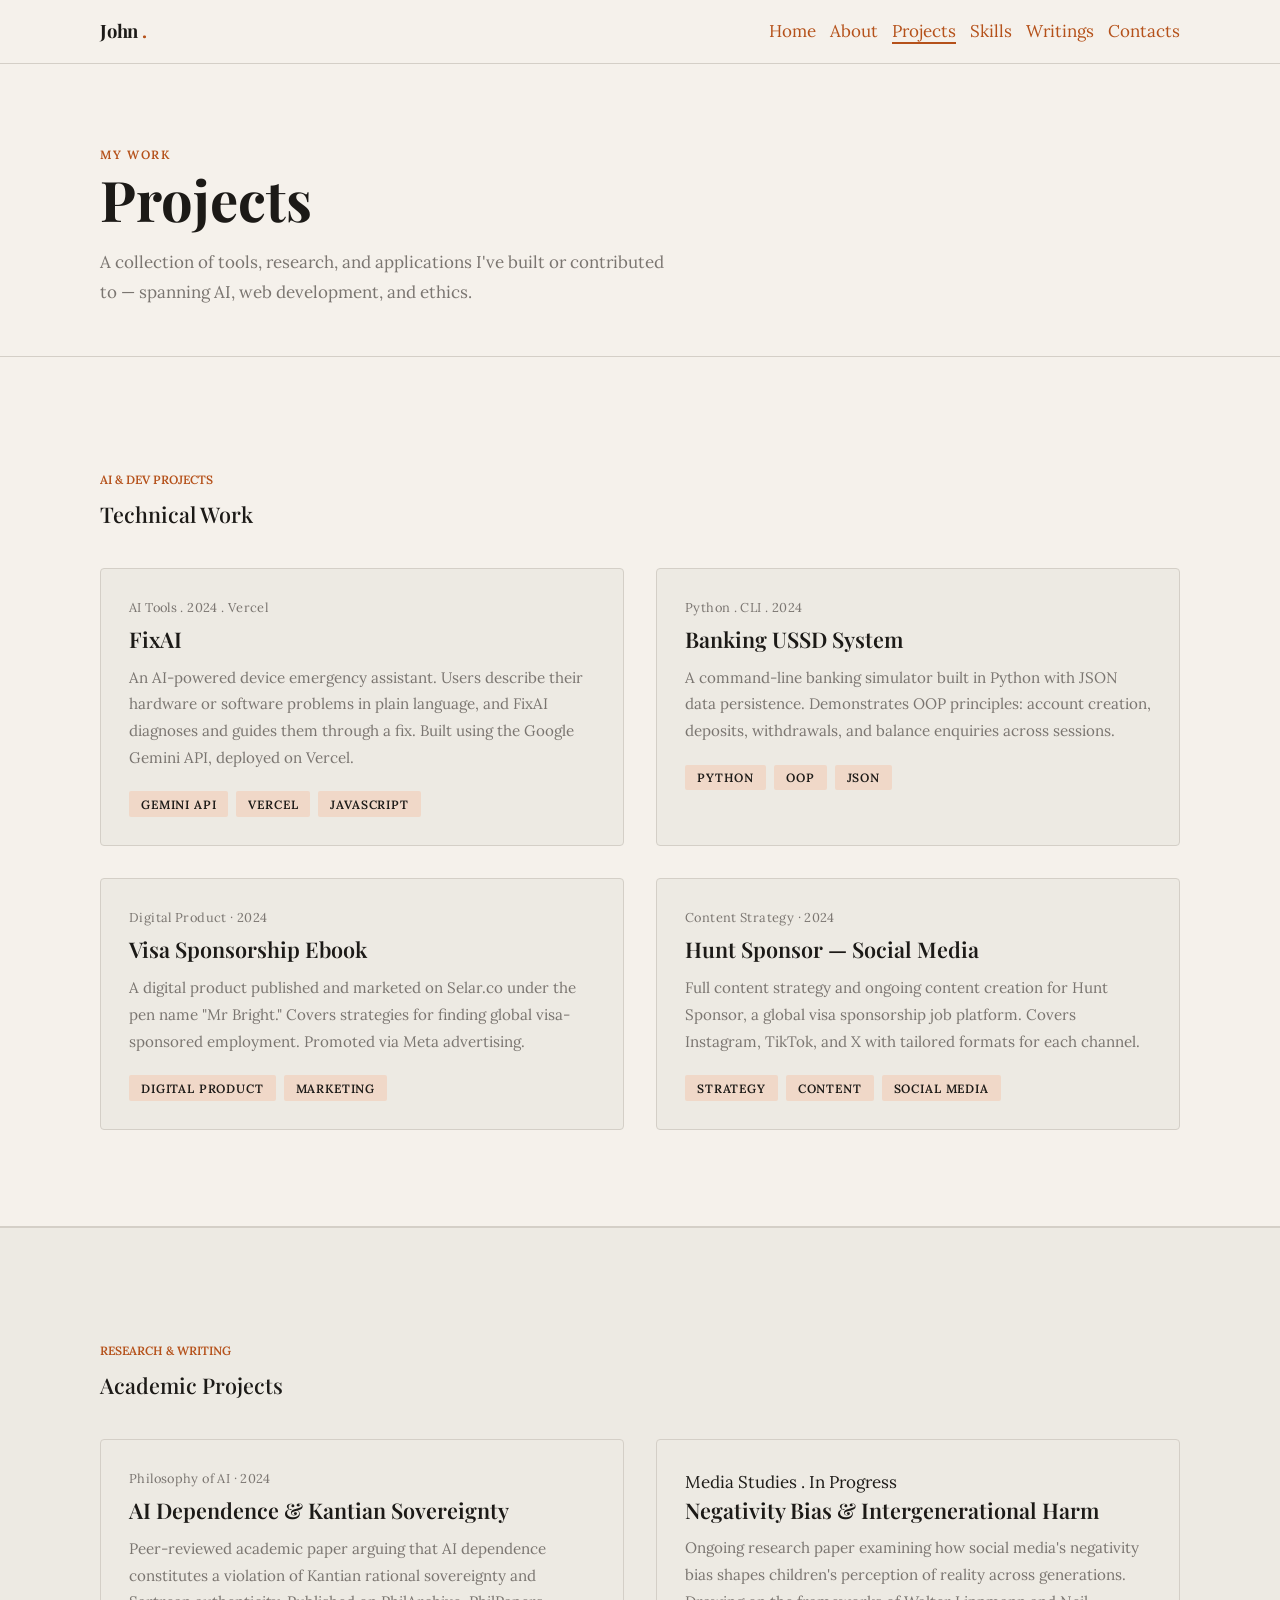
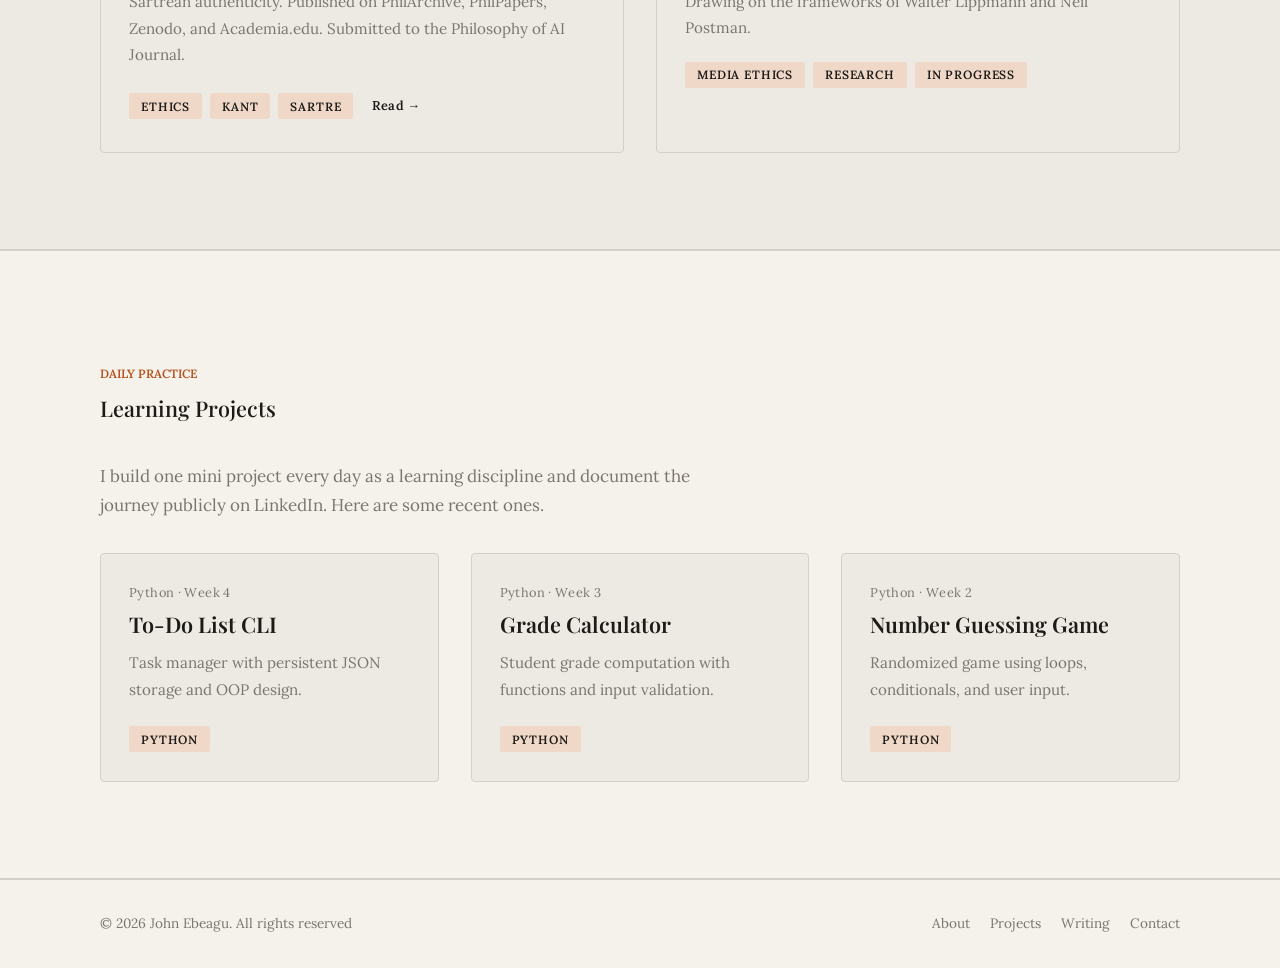
==== Project.html @ 6bec3720 "Second commit" ====
<!doctype html>
<html lang="en">
  <head>
    <meta charset="UTF-8" />
    <meta name="viewport" content="width=device-width, initial-scale=1.0" />
    <title>John Ebeagu — AI Ethics Researcher & Developer</title>
    <link rel="preconnect" href="https://fonts.googleapis.com" />
    <link
      href="https://fonts.googleapis.com/css2?family=Playfair+Display:ital,wght@0,700;1,400&family=Lora:ital,wght@0,400;0,600;1,400&family=JetBrains+Mono:wght@400;600&display=swap"
      rel="stylesheet"
    />
    <link rel="stylesheet" href="styles.css" />
  </head>
  <body>
    <!-- Nav bar -->
    <nav class="site-nav">
      <div class="container nav_inner">
        <a class="nav_logo" href="index.html">John <span>.</span></a>
        <ul>
          <li><a href="index.html">Home</a></li>
          <li><a href="About.html">About</a></li>
          <li><a href="Project.html" class="active">Projects</a></li>
          <li><a href="Skills.html">Skills</a></li>
          <li><a href="Writings.html">Writings</a></li>
          <li><a href="Contact.html">Contacts</a></li>
        </ul>
      </div>
    </nav>

    <main>
      <div class="page-hero">
        <div class="container">
          <p class="page-hero__label">My Work</p>
          <h1 class="page-hero__title">Projects</h1>
          <p class="page-hero__desc">
            A collection of tools, research, and applications I've built or
            contributed to — spanning AI, web development, and ethics.
          </p>
        </div>
      </div>

      <section class="section">
        <div class="container">
          <p class="section_label">AI & Dev Projects</p>
          <h2 class="section_title">Technical Work</h2>

          <div class="grid-2">
            <!-- Project 1 -->
            <article class="card">
              <p class="card_meta">AI Tools . 2024 . Vercel</p>
              <h3 class="card_title">FixAI</h3>
              <p class="card_body">
                An AI-powered device emergency assistant. Users describe their
                hardware or software problems in plain language, and FixAI
                diagnoses and guides them through a fix. Built using the Google
                Gemini API, deployed on Vercel.
              </p>
              <div class="card_footer">
                <div class="flex gap-sm">
                  <span class="tag">Gemini API</span>
                  <span class="tag">Vercel</span>
                  <span class="tag">JavaScript</span>
                </div>
              </div>
            </article>

            <!-- Project 2 -->
            <article class="card">
              <p class="card_meta">Python . CLI . 2024</p>
              <h3 class="card_title">Banking USSD System</h3>
              <p class="card_body">
                A command-line banking simulator built in Python with JSON data
                persistence. Demonstrates OOP principles: account creation,
                deposits, withdrawals, and balance enquiries across sessions.
              </p>
              <div class="card_footer">
                <div class="flex gap-sm">
                  <span class="tag">Python</span>
                  <span class="tag">OOP</span>
                  <span class="tag">JSON</span>
                </div>
              </div>
            </article>
            <article class="card">
              <p class="card_meta">Digital Product · 2024</p>
              <h3 class="card_title">Visa Sponsorship Ebook</h3>
              <p class="card_body">
                A digital product published and marketed on Selar.co under the
                pen name "Mr Bright." Covers strategies for finding global
                visa-sponsored employment. Promoted via Meta advertising.
              </p>
              <div class="card_footer">
                <div class="flex gap-sm">
                  <span class="tag">Digital Product</span>
                  <span class="tag">Marketing</span>
                </div>
              </div>
            </article>

            <article class="card">
              <p class="card_meta">Content Strategy · 2024</p>
              <h3 class="card_title">Hunt Sponsor — Social Media</h3>
              <p class="card_body">
                Full content strategy and ongoing content creation for Hunt
                Sponsor, a global visa sponsorship job platform. Covers
                Instagram, TikTok, and X with tailored formats for each channel.
              </p>
              <div class="card_footer">
                <div class="flex gap-sm">
                  <span class="tag">Strategy</span>
                  <span class="tag">Content</span>
                  <span class="tag">Social Media</span>
                </div>
              </div>
            </article>
          </div>
        </div>
      </section>
      <section class="section" style="background: var(--clr-surface)">
        <div class="container">
          <p class="section_label">Research & Writing</p>
          <h2 class="section_title">Academic Projects</h2>
          <div class="grid-2">
            <article class="card">
              <p class="card_meta">Philosophy of AI · 2024</p>
              <h3 class="card_title">AI Dependence & Kantian Sovereignty</h3>
              <p class="card_body">
                Peer-reviewed academic paper arguing that AI dependence
                constitutes a violation of Kantian rational sovereignty and
                Sartrean authenticity. Published on PhilArchive, PhilPapers,
                Zenodo, and Academia.edu. Submitted to the Philosophy of AI
                Journal.
              </p>
              <div class="card_footer">
                <div class="card_footer">
                  <div class="flex gap-sm">
                    <span class="tag">Ethics</span>
                    <span class="tag">Kant</span>
                    <span class="tag">Sartre</span>
                  </div>
                  <a
                    href="Writings.html"
                    class="btn tn--outline"
                    style="font-size: 0.8rem; padding: 0.4em"
                    >Read →</a
                  >
                </div>
              </div>
            </article>
            <article class="card">
              <p class="card-meta">Media Studies . In Progress</p>
              <h3 class="card_title">
                Negativity Bias & Intergenerational Harm
              </h3>
              <p class="card_body">
                Ongoing research paper examining how social media's negativity
                bias shapes children's perception of reality across generations.
                Drawing on the frameworks of Walter Lippmann and Neil Postman.
              </p>
              <div class="card_footer">
              <div class="flex gap-sm">
                <span class="tag">Media Ethics</span>
                <span class="tag">Research</span>
                <span class="tag">In Progress</span>
              </div>
            </article>
          </div>
        </div>
      </section>
    <section class="section">
      <div class="container">
        <p class="section_label">Daily Practice</p>
        <h2 class="section_title">Learning Projects</h2>
        <p class="text-muted mb-4" style="max-width: 55ch;">
          I build one mini project every day as a learning discipline and
          document the journey publicly on LinkedIn. Here are some recent ones.
        </p>
        <div class="grid-3">
          <div class="card">
            <p class="card_meta">Python · Week 4</p>
            <h3 class="card_title">To-Do List CLI</h3>
            <p class="card_body">Task manager with persistent JSON storage and OOP design.</p>
            <span class="tag">Python</span>
          </div>
          <div class="card">
            <p class="card_meta">Python · Week 3</p>
            <h3 class="card_title">Grade Calculator</h3>
            <p class="card_body">Student grade computation with functions and input validation.</p>
            <span class="tag">Python</span>
          </div>
          <div class="card">
            <p class="card_meta">Python · Week 2</p>
            <h3 class="card_title">Number Guessing Game</h3>
            <p class="card_body">Randomized game using loops, conditionals, and user input.</p>
            <span class="tag">Python</span>
          </div>
    </main>

    <footer class="footer">
      <div class="container footer__inner">
        <p class="footer__copy">&copy; 2026 John Ebeagu. All rights reserved</p>
        <nav class="footer__links">
          <a href="About.html">About</a>
          <a href="Project.html">Projects</a>
          <a href="Writings.html">Writing</a>
          <a href="Contact.html">Contact</a>
        </nav>
      </div>
    </footer>
  </body>
</html>
---- styles.css ----
/* ── 1. VARIABLES ─────────────────────────────────────────── */
:root {
  /* Colors */
  --clr-bg:       #F5F1EB;       /* warm cream background     */
  --clr-surface:  #EDEAE3;       /* slightly darker surface   */
  --clr-border:   #D4CFC7;       /* subtle borders            */
  --clr-text:     #1C1A17;       /* near-black body text      */
  --clr-muted:    #7A7570;       /* secondary / caption text  */
  --clr-accent:   #B5511A;       /* burnt-orange accent       */
  --clr-accent-lt:#F0D8C8;       /* light tint of accent      */

  /* Typography */
  --font-display: 'Playfair Display', Georgia, serif;
  --font-body:    'Lora', Georgia, serif;
  --font-mono:    'JetBrains Mono', 'Courier New', monospace;

  /* Sizing */
  --max-w:        1080px;
  --gap:          2rem;
  --nav-h:        64px;

  /* Transitions */
  --ease:         0.22s ease;
}


/* ── 2. RESET ─────────────────────────────────────────────── */
*, *::before, *::after { box-sizing: border-box; margin: 0; padding: 0; }
html { scroll-behavior: smooth; }
img  { display: block; max-width: 100%; }
ul   { list-style: none; }
a    { color: inherit; text-decoration: none; }

.text-accent  { color: var(--clr-accent); }
.text-muted   { color: var(--clr-muted); }
.text-center  { text-align: center; }
.mt-1  { margin-top: 0.5rem; }
.mt-2  { margin-top: 1rem; }
.mt-3  { margin-top: 1.5rem; }
.mt-4  { margin-top: 2rem; }
.mb-1  { margin-bottom: 0.5rem; }
.mb-2  { margin-bottom: 1rem; }
.mb-3  { margin-bottom: 1.5rem; }
.mb-4  { margin-bottom: 2rem; }
.flex  { display: flex; }
.flex-center { display: flex; align-items: center; gap: 1rem; flex-wrap: wrap; }
.gap-sm  { gap: 0.5rem; }
.gap-md  { gap: 1rem; }



/* ── 3. BASE ──────────────────────────────────────────────── */
body {
  background-color: var(--clr-bg);
  color: var(--clr-text);
  font-family: var(--font-body);
  font-size: 1.0625rem;         /* 17px */
  line-height: 1.75;
  min-height: 100vh;
  display: flex;
  flex-direction: column;
}

h1, h2, h3, h4 {
  font-family: var(--font-display);
  font-weight: 700;
  line-height: 1.2;
}

h1 { font-size: clamp(2.2rem, 5vw, 3.5rem); }
h2 { font-size: clamp(1.6rem, 3.5vw, 2.4rem); }
h3 { font-size: 1.25rem; }
h4 { font-size: 1rem; font-family: var(--font-body); letter-spacing: 0.06em; }

p  { max-width: 65ch; }

strong { font-weight: 600; }

code {
  font-family: var(--font-mono);
  font-size: 0.88em;
  background: var(--clr-surface);
  border: 1px solid var(--clr-border);
  padding: 0.1em 0.4em;
  border-radius: 3px;
}

.container {
    width: min(var(--max-w), 100% - 2 * var(--gap));
    margin-inline: auto;
}
main {
    flex: 1;
    padding-top: var(--nav-h);
}
.site-nav {
    position: fixed;
    top: 0; left: 0; right: 0;
    height: var(--nav-h);
    background:rgba(245, 241, 235, 0.92) ;
    backdrop-filter: blur(8px);
    border-bottom: 1px solid var(--clr-border);
    z-index: 100;
}
.nav_inner {
    display: flex;
    align-items: center;
    justify-content: space-between;
    height: 100%;
}
.nav_logo{
font-family: var(--font-display);
font-size: 1.15rem;
font-weight: 700;
letter-spacing: -0.01em;
}
.nav_logo span {
    color: var(--clr-accent);
}

ul li  {
    list-style: none;
    text-decoration: none;
    display: inline-block;
    padding-left: 10px ;
    
}
ul li a {
    text-decoration: none;
    color: var(--clr-accent);
 } 
ul li a:hover{
    border-bottom: 2px solid var(--clr-accent);
} 
.active {
    border-bottom: 2px solid var(--clr-accent);
}
.section {
    padding-top: 7rem;
    padding-bottom: 6rem;
    border-bottom: 1px solid var(--clr-border);
     /* padding-block: 5rem ; */
}
 .section + .section {
  border-top: 1px solid var(--clr-border);
}
.section_label{
    font-family: var(--font-body);
    font-size: 0.75rem;
    font-weight: 600;
    text-transform: uppercase;
    color: var(--clr-accent);
    margin-bottom: 0.75rem;
}
.section_title {
    margin-bottom: 2.5rem;
    font-family: var(--font-display);
    font-size: 1.35rem;
    font-weight: 530;
}
em {
    font-style: italic;
    color: var(--clr-accent);
    letter-spacing:-0.11rem;
}
.mt-3 {
    font-size: 1.1em;
    color: var(--clr-muted);
    max-width: 52ch;
   
}
#description {
    margin-bottom: 2rem;
    display: none;
}
.flex-center {
display: flex;
align-items: center;
gap: 1rem;
flex-wrap: wrap;
}
.btn {
    display: inline-block;
    padding: 0.65em 1.5em;
    font-family: var(--font-body);
    font-size: 0.9rem;
    font-weight: 600;
    letter-spacing: 0.03em;
    border-radius: 3px;
    transition: background var(--ease), color var(--ease);
    cursor: pointer;
    border: 1.5px solid transparent;
   
}
.btn--primary {
 background: var(--clr-accent);
 color: white;
 border-color: var(--clr-accent);
}
.btn--outline {
   background: transparent;
   border-color: var(--clr-accent);
   color: var(--clr-accent);
   transition: 0.12s;
}
.btn--outline:hover{
    background: var(--clr-accent);
    color: white;
}
.btn--primary:hover {
    opacity: 0.8;
}

.grid-2 {
    display: grid;
    grid-template-columns: repeat(auto-fill, minmax(min(100%, 440px), 1fr));
    gap: var(--gap);
}

.card {
    background: var(--clr-surface);
    border: 1px solid var(--clr-border);
    border-radius: 4px;
    padding: 1.75rem;
    transition: border-color var(--ease), box-shadow var(--ease);
}
.card:hover {
    border-color: var(--clr-accent);
    box-shadow:  0 4px 24px rgba(0,0,0,0.07);
}
.card_meta {
    font-size: 0.8rem;
    color: var(--clr-muted);
    margin-bottom: 0.5rem;
    letter-spacing: 0.03em;
}
.card_title {
    margin-bottom: 0.75rem;
    font-family: var(--font-display);
    font-weight: 600;
    font-size: 1.35rem;
    
}
.card_body {
    color: var(--clr-muted);
    font-size: 0.95rem;
    margin-bottom: 1.25rem;
}
.card_footer {
    display: flex;
    align-items: center;
    justify-content: space-between;
    gap: 0.75rem;
    flex-wrap: wrap;
}
.tag {
    display: inline-block;
    padding: 0.2em 0.75rem;
    font-size: 0.75rem;
    font-weight: 600;
    letter-spacing: 0.07em;
    text-transform: uppercase;
    background: var(--clr-accent-lt)
    ;
    border-radius: 2px;
}
.link_text {
color: var(--clr-accent);
font-size: 0.9rem;
font-weight: 600;
}

.page-hero {
    padding-block: 5rem 3rem;
    border-bottom: 1px solid var(--clr-border) ;
}
.page-hero__label {
    font-size: 0.75rem;
    font-weight: 600;
    letter-spacing: 0.14em;
    text-transform: uppercase;
    color: var(--clr-accent);
}
.page-hero__title {
    margin-bottom: 1rem;
}
.page-hero__desc {
    color: var(--clr-muted);
    max-width: 52ch;
}
/* timeline */
.timeline {
    border-left: 2px solid var(--clr-border);
    padding-left: 1.7rem;
    display: flex;
    flex-direction: column;
    gap: 2.5rem;
}
.timeline__item {
    position: relative;
}
.timeline__item::before{
    content: "";
    position: absolute;
    left: -2.25rem;
    top: 0.35rem;
    width: 10px;
    height: 10px;
    background: var(--clr-accent);
    border-radius: 50%;
    border: 2px solid var(--clr-bg);
    outline: 2px solid var(--clr-accent);
}
.timeline__date {
    font-size: 0.78rem;
    letter-spacing: 0.1em;
    text-transform: uppercase;
    color: var(--clr-accent);
    font-weight: 600;
    margin-bottom: 0.3rem;
}
.timeline__title {
    margin-bottom: 0.25rem;
}
.timeline__org {
    font-size: 0.9rem;
    color: var(--clr-muted);
    font-style: italic;
    margin-bottom: 0.5rem;
}
.timeline__body {
    font-size: 0.95rem;
    color: var(--clr-muted);
}
.grid-3 {
    display: grid;
    grid-template-columns: repeat(auto-fill, minmax(min(100%,280px),1fr));
    gap: var(--gap);
}

.skill-bar {
    margin-bottom: 1.25rem;
}
.skill-bar__header {
    display: flex;
    justify-content: space-between;
    font-size: 0.875rem;
    margin-bottom: 0.4rem;
}
.skill-bar__track {
    height: 5px;
    background: var(--clr-border);
    border-radius: 99px;
    overflow: hidden;
}
.skill-bar__fill {
    height: 100%;
    background: var(--clr-accent);
    border-radius: 99px;
}
.form-group {
      display: flex;
  flex-direction: column;
  gap: 0.4rem;
  margin-bottom: 1.5rem;
}

    .form-group label {
  font-size: 0.85rem;
  font-weight: 600;
  letter-spacing: 0.04em;
}
.form-group input,
.form-group textarea,
.form-group select {
  background: var(--clr-surface);
  border: 1px solid var(--clr-border);
  border-radius: 3px;
  padding: 0.65em 0.9em;
  font-family: var(--font-body);
  font-size: 0.95rem;
  color: var(--clr-text);
  transition: border-color var(--ease);
  outline: none;
}
.form-group input:focus,
.form-group textarea:focus,
.form-group select:focus {
  border-color: var(--clr-accent);
}

.footer {
    border-top: 1px solid var(--clr-border);
    padding-block: 2rem;
    margin-top: auto;
}
.footer__inner {
    display: flex;
    align-items: center;
    justify-content: space-between;
    gap: 1rem;
    flex-wrap: wrap;
}
.footer__copy {
    font-size: 0.85rem;
    color: var(--clr-muted);
}

.footer__links {
    display: flex;
    gap: 1.25rem;
}
.footer__links a {
    font-size: 0.85rem;
    color: var(--clr-muted);
    transition: color var(--ease);
}
.footer__links a:hover {
    color: var(--clr-accent);
}
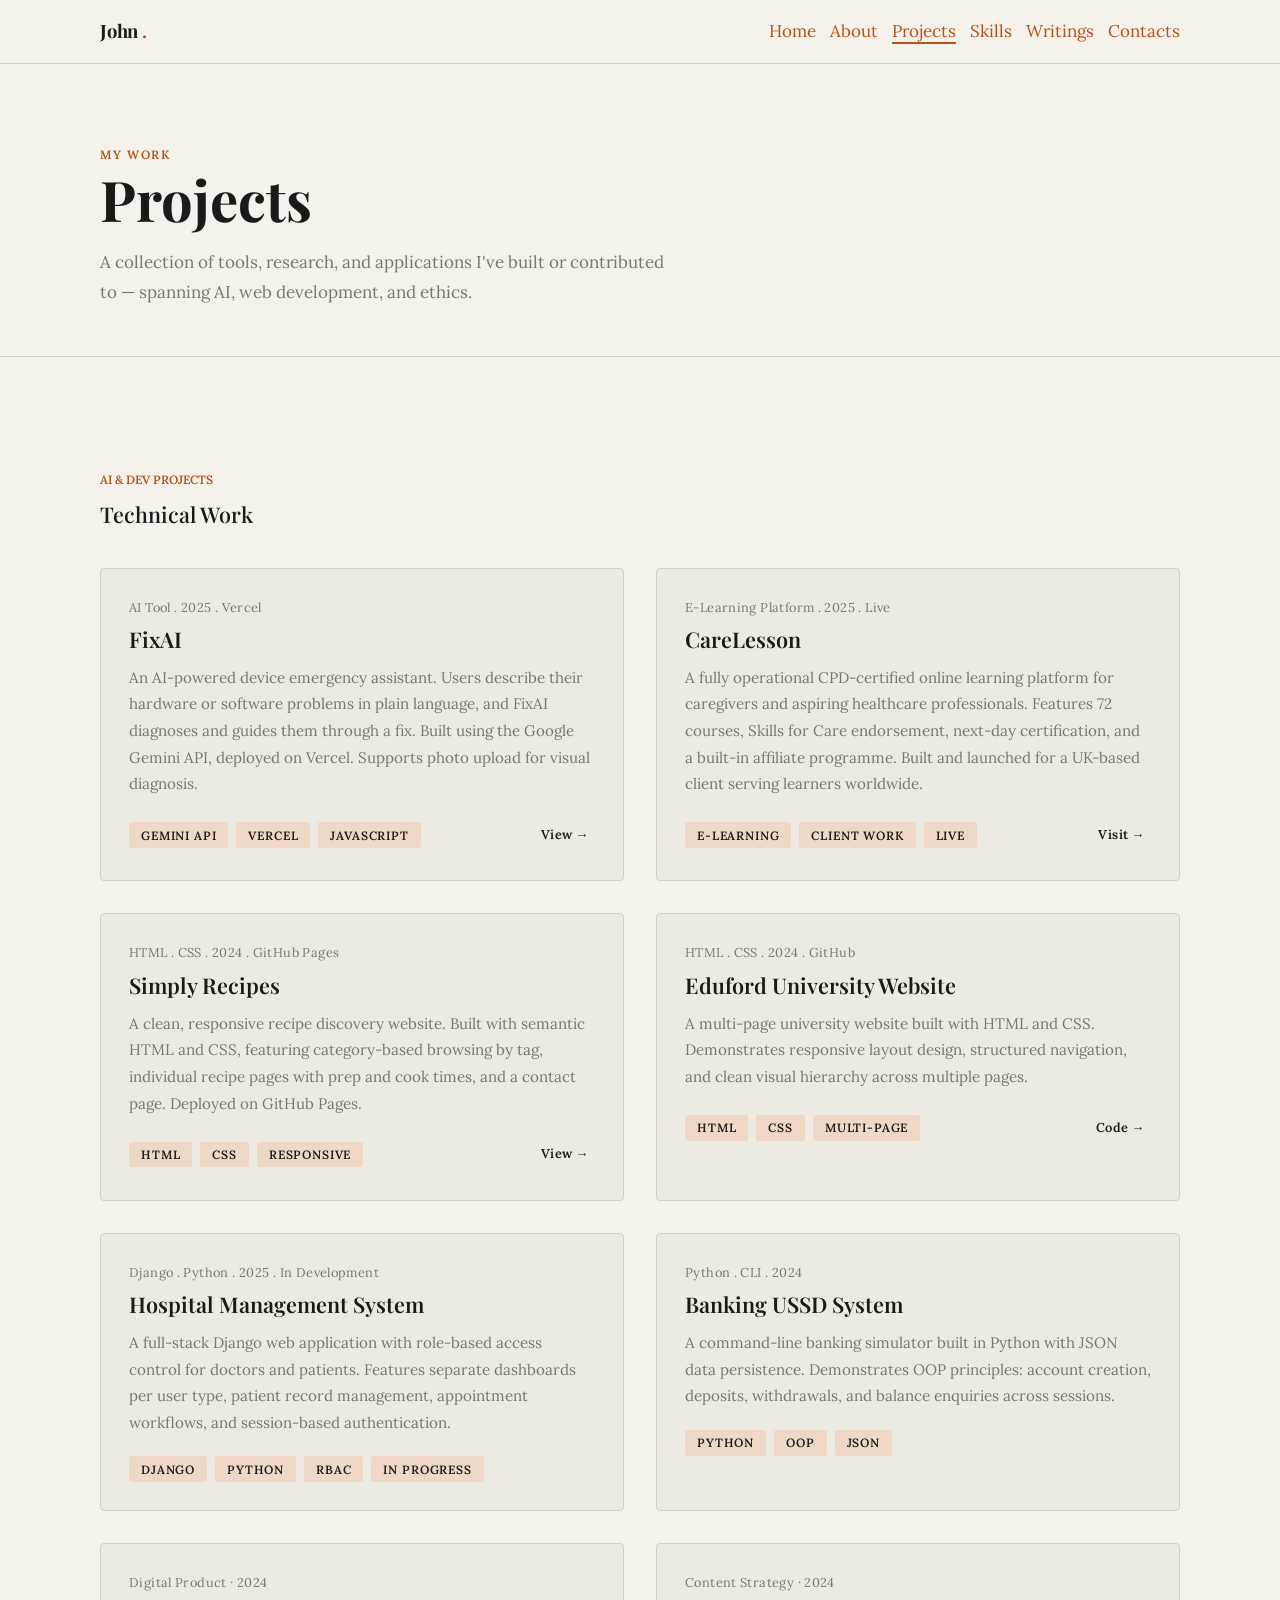
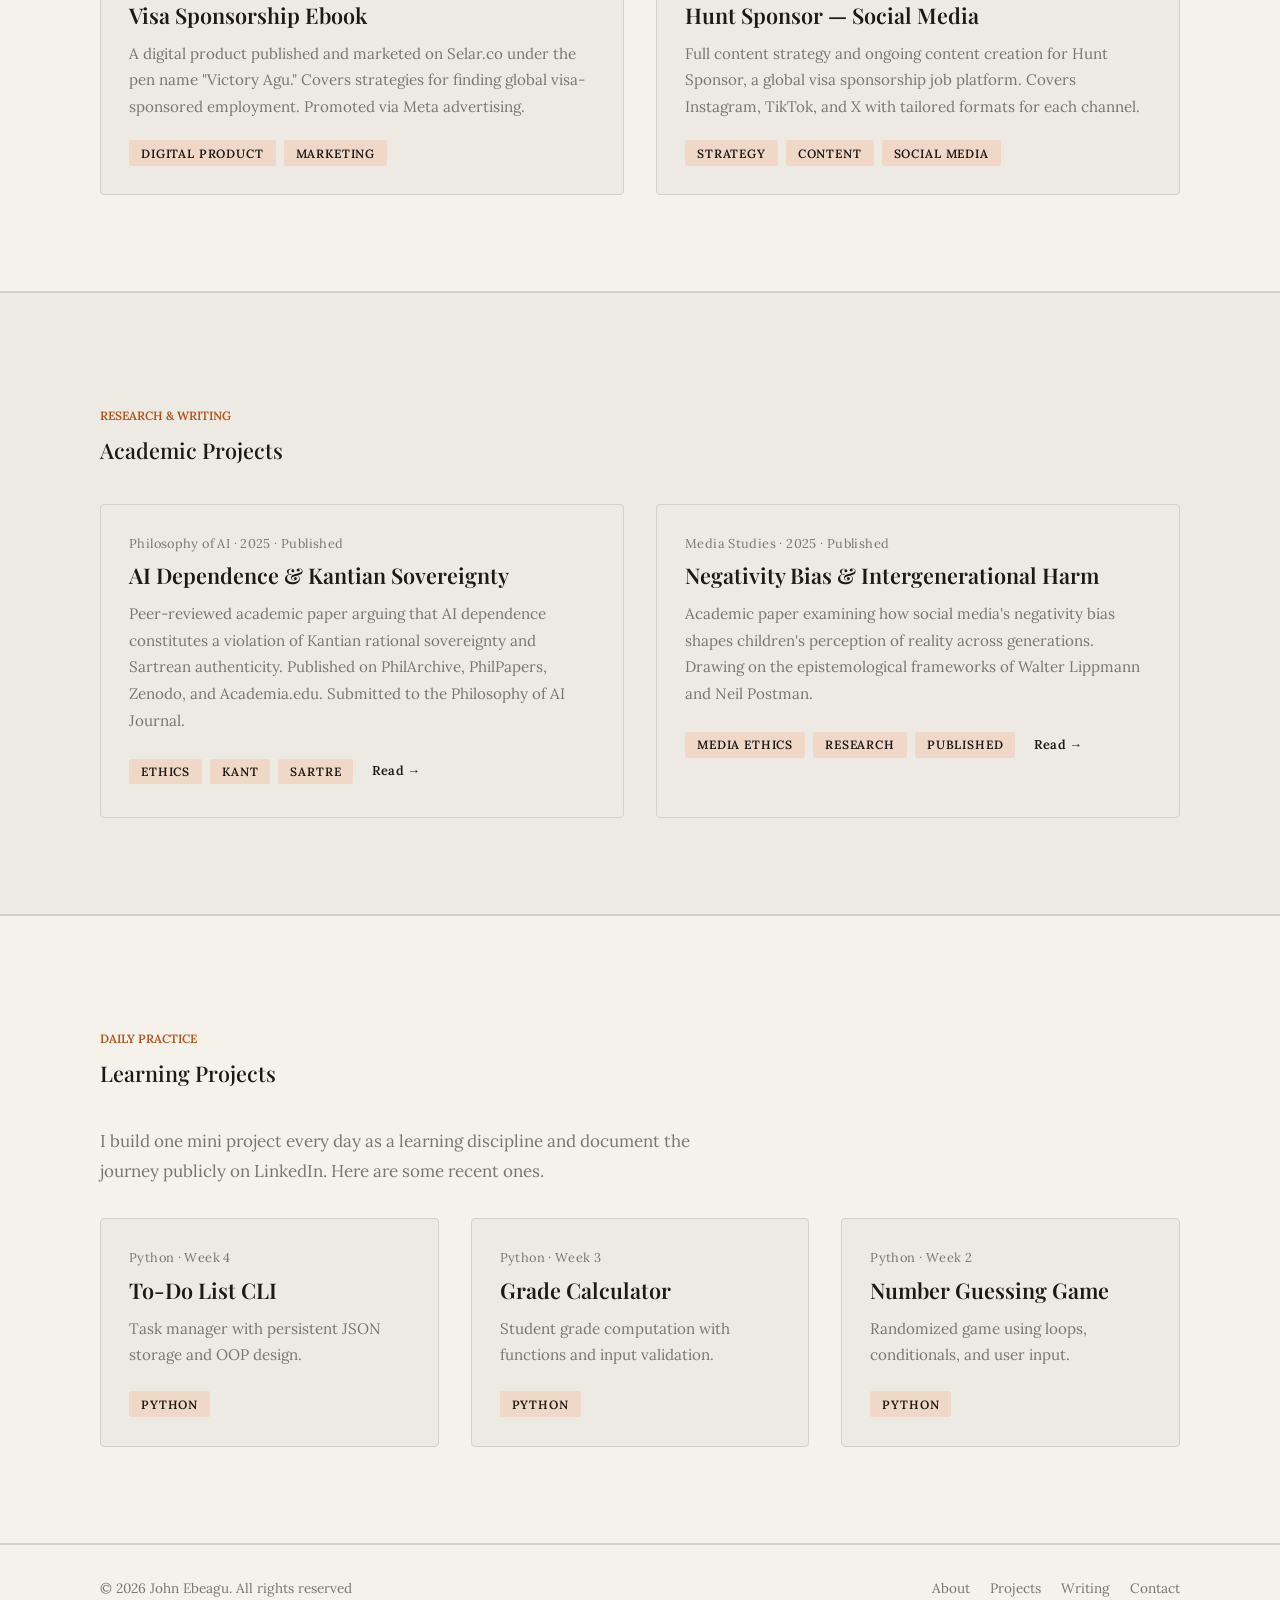
==== commit f4b4034b: "updated" ====
--- a/Project.html
+++ b/Project.html
@@ -39,21 +39,24 @@
         </div>
       </div>
 
+      <!-- ── SECTION 1: Technical Work ── -->
       <section class="section">
         <div class="container">
           <p class="section_label">AI & Dev Projects</p>
           <h2 class="section_title">Technical Work</h2>
 
           <div class="grid-2">
-            <!-- Project 1 -->
-            <article class="card">
-              <p class="card_meta">AI Tools . 2024 . Vercel</p>
+
+            <!-- FixAI -->
+            <article class="card">
+              <p class="card_meta">AI Tool . 2025 . Vercel</p>
               <h3 class="card_title">FixAI</h3>
               <p class="card_body">
                 An AI-powered device emergency assistant. Users describe their
                 hardware or software problems in plain language, and FixAI
                 diagnoses and guides them through a fix. Built using the Google
-                Gemini API, deployed on Vercel.
+                Gemini API, deployed on Vercel. Supports photo upload for
+                visual diagnosis.
               </p>
               <div class="card_footer">
                 <div class="flex gap-sm">
@@ -61,10 +64,91 @@
                   <span class="tag">Vercel</span>
                   <span class="tag">JavaScript</span>
                 </div>
-              </div>
-            </article>
-
-            <!-- Project 2 -->
+                <a href="https://fixai-one.vercel.app/" target="_blank" rel="noopener" class="btn tn--outline" style="font-size: 0.8rem; padding: 0.4em">View →</a>
+              </div>
+            </article>
+
+            <!-- CareLesson -->
+            <article class="card">
+              <p class="card_meta">E-Learning Platform . 2025 . Live</p>
+              <h3 class="card_title">CareLesson</h3>
+              <p class="card_body">
+                A fully operational CPD-certified online learning platform for
+                caregivers and aspiring healthcare professionals. Features 72
+                courses, Skills for Care endorsement, next-day certification,
+                and a built-in affiliate programme. Built and launched for a
+                UK-based client serving learners worldwide.
+              </p>
+              <div class="card_footer">
+                <div class="flex gap-sm">
+                  <span class="tag">E-Learning</span>
+                  <span class="tag">Client Work</span>
+                  <span class="tag">Live</span>
+                </div>
+                <a href="https://www.carelesson.com/" target="_blank" rel="noopener" class="btn tn--outline" style="font-size: 0.8rem; padding: 0.4em">Visit →</a>
+              </div>
+            </article>
+
+            <!-- Simply Recipes -->
+            <article class="card">
+              <p class="card_meta">HTML . CSS . 2024 . GitHub Pages</p>
+              <h3 class="card_title">Simply Recipes</h3>
+              <p class="card_body">
+                A clean, responsive recipe discovery website. Built with
+                semantic HTML and CSS, featuring category-based browsing by
+                tag, individual recipe pages with prep and cook times, and a
+                contact page. Deployed on GitHub Pages.
+              </p>
+              <div class="card_footer">
+                <div class="flex gap-sm">
+                  <span class="tag">HTML</span>
+                  <span class="tag">CSS</span>
+                  <span class="tag">Responsive</span>
+                </div>
+                <a href="https://ebeagujohn.github.io/single-recipe/" target="_blank" rel="noopener" class="btn tn--outline" style="font-size: 0.8rem; padding: 0.4em">View →</a>
+              </div>
+            </article>
+
+            <!-- Eduford Website -->
+            <article class="card">
+              <p class="card_meta">HTML . CSS . 2024 . GitHub</p>
+              <h3 class="card_title">Eduford University Website</h3>
+              <p class="card_body">
+                A multi-page university website built with HTML and CSS.
+                Demonstrates responsive layout design, structured navigation,
+                and clean visual hierarchy across multiple pages.
+              </p>
+              <div class="card_footer">
+                <div class="flex gap-sm">
+                  <span class="tag">HTML</span>
+                  <span class="tag">CSS</span>
+                  <span class="tag">Multi-page</span>
+                </div>
+                <a href="https://github.com/Ebeagujohn/eduford-website" target="_blank" rel="noopener" class="btn tn--outline" style="font-size: 0.8rem; padding: 0.4em">Code →</a>
+              </div>
+            </article>
+
+            <!-- Hospital Management System -->
+            <article class="card">
+              <p class="card_meta">Django . Python . 2025 . In Development</p>
+              <h3 class="card_title">Hospital Management System</h3>
+              <p class="card_body">
+                A full-stack Django web application with role-based access
+                control for doctors and patients. Features separate dashboards
+                per user type, patient record management, appointment
+                workflows, and session-based authentication.
+              </p>
+              <div class="card_footer">
+                <div class="flex gap-sm">
+                  <span class="tag">Django</span>
+                  <span class="tag">Python</span>
+                  <span class="tag">RBAC</span>
+                  <span class="tag">In Progress</span>
+                </div>
+              </div>
+            </article>
+
+            <!-- Banking USSD System -->
             <article class="card">
               <p class="card_meta">Python . CLI . 2024</p>
               <h3 class="card_title">Banking USSD System</h3>
@@ -81,12 +165,14 @@
                 </div>
               </div>
             </article>
+
+            <!-- Visa Sponsorship Ebook -->
             <article class="card">
               <p class="card_meta">Digital Product · 2024</p>
               <h3 class="card_title">Visa Sponsorship Ebook</h3>
               <p class="card_body">
                 A digital product published and marketed on Selar.co under the
-                pen name "Mr Bright." Covers strategies for finding global
+                pen name "Victory Agu." Covers strategies for finding global
                 visa-sponsored employment. Promoted via Meta advertising.
               </p>
               <div class="card_footer">
@@ -97,6 +183,7 @@
               </div>
             </article>
 
+            <!-- Hunt Sponsor -->
             <article class="card">
               <p class="card_meta">Content Strategy · 2024</p>
               <h3 class="card_title">Hunt Sponsor — Social Media</h3>
@@ -113,16 +200,21 @@
                 </div>
               </div>
             </article>
+
           </div>
         </div>
       </section>
+
+      <!-- ── SECTION 2: Academic Projects ── -->
       <section class="section" style="background: var(--clr-surface)">
         <div class="container">
           <p class="section_label">Research & Writing</p>
           <h2 class="section_title">Academic Projects</h2>
           <div class="grid-2">
-            <article class="card">
-              <p class="card_meta">Philosophy of AI · 2024</p>
+
+            <!-- Paper 1 -->
+            <article class="card">
+              <p class="card_meta">Philosophy of AI · 2025 · Published</p>
               <h3 class="card_title">AI Dependence & Kantian Sovereignty</h3>
               <p class="card_body">
                 Peer-reviewed academic paper arguing that AI dependence
@@ -139,7 +231,9 @@
                     <span class="tag">Sartre</span>
                   </div>
                   <a
-                    href="Writings.html"
+                    href="https://philpapers.org/rec/EBEADA"
+                    target="_blank"
+                    rel="noopener"
                     class="btn tn--outline"
                     style="font-size: 0.8rem; padding: 0.4em"
                     >Read →</a
@@ -147,53 +241,74 @@
                 </div>
               </div>
             </article>
-            <article class="card">
-              <p class="card-meta">Media Studies . In Progress</p>
+
+            <!-- Paper 2 -->
+            <article class="card">
+              <p class="card_meta">Media Studies · 2025 · Published</p>
               <h3 class="card_title">
                 Negativity Bias & Intergenerational Harm
               </h3>
               <p class="card_body">
-                Ongoing research paper examining how social media's negativity
-                bias shapes children's perception of reality across generations.
-                Drawing on the frameworks of Walter Lippmann and Neil Postman.
-              </p>
-              <div class="card_footer">
-              <div class="flex gap-sm">
-                <span class="tag">Media Ethics</span>
-                <span class="tag">Research</span>
-                <span class="tag">In Progress</span>
-              </div>
-            </article>
+                Academic paper examining how social media's negativity bias
+                shapes children's perception of reality across generations.
+                Drawing on the epistemological frameworks of Walter Lippmann
+                and Neil Postman.
+              </p>
+              <div class="card_footer">
+                <div class="card_footer">
+                  <div class="flex gap-sm">
+                    <span class="tag">Media Ethics</span>
+                    <span class="tag">Research</span>
+                    <span class="tag">Published</span>
+                  </div>
+                  <a
+                    href="https://philpapers.org/rec/EBEAPA-3"
+                    target="_blank"
+                    rel="noopener"
+                    class="btn tn--outline"
+                    style="font-size: 0.8rem; padding: 0.4em"
+                    >Read →</a
+                  >
+                </div>
+              </div>
+            </article>
+
           </div>
         </div>
       </section>
-    <section class="section">
-      <div class="container">
-        <p class="section_label">Daily Practice</p>
-        <h2 class="section_title">Learning Projects</h2>
-        <p class="text-muted mb-4" style="max-width: 55ch;">
-          I build one mini project every day as a learning discipline and
-          document the journey publicly on LinkedIn. Here are some recent ones.
-        </p>
-        <div class="grid-3">
-          <div class="card">
-            <p class="card_meta">Python · Week 4</p>
-            <h3 class="card_title">To-Do List CLI</h3>
-            <p class="card_body">Task manager with persistent JSON storage and OOP design.</p>
-            <span class="tag">Python</span>
+
+      <!-- ── SECTION 3: Learning Projects ── -->
+      <section class="section">
+        <div class="container">
+          <p class="section_label">Daily Practice</p>
+          <h2 class="section_title">Learning Projects</h2>
+          <p class="text-muted mb-4" style="max-width: 55ch;">
+            I build one mini project every day as a learning discipline and
+            document the journey publicly on LinkedIn. Here are some recent ones.
+          </p>
+          <div class="grid-3">
+            <div class="card">
+              <p class="card_meta">Python · Week 4</p>
+              <h3 class="card_title">To-Do List CLI</h3>
+              <p class="card_body">Task manager with persistent JSON storage and OOP design.</p>
+              <span class="tag">Python</span>
+            </div>
+            <div class="card">
+              <p class="card_meta">Python · Week 3</p>
+              <h3 class="card_title">Grade Calculator</h3>
+              <p class="card_body">Student grade computation with functions and input validation.</p>
+              <span class="tag">Python</span>
+            </div>
+            <div class="card">
+              <p class="card_meta">Python · Week 2</p>
+              <h3 class="card_title">Number Guessing Game</h3>
+              <p class="card_body">Randomized game using loops, conditionals, and user input.</p>
+              <span class="tag">Python</span>
+            </div>
           </div>
-          <div class="card">
-            <p class="card_meta">Python · Week 3</p>
-            <h3 class="card_title">Grade Calculator</h3>
-            <p class="card_body">Student grade computation with functions and input validation.</p>
-            <span class="tag">Python</span>
-          </div>
-          <div class="card">
-            <p class="card_meta">Python · Week 2</p>
-            <h3 class="card_title">Number Guessing Game</h3>
-            <p class="card_body">Randomized game using loops, conditionals, and user input.</p>
-            <span class="tag">Python</span>
-          </div>
+        </div>
+      </section>
+
     </main>
 
     <footer class="footer">
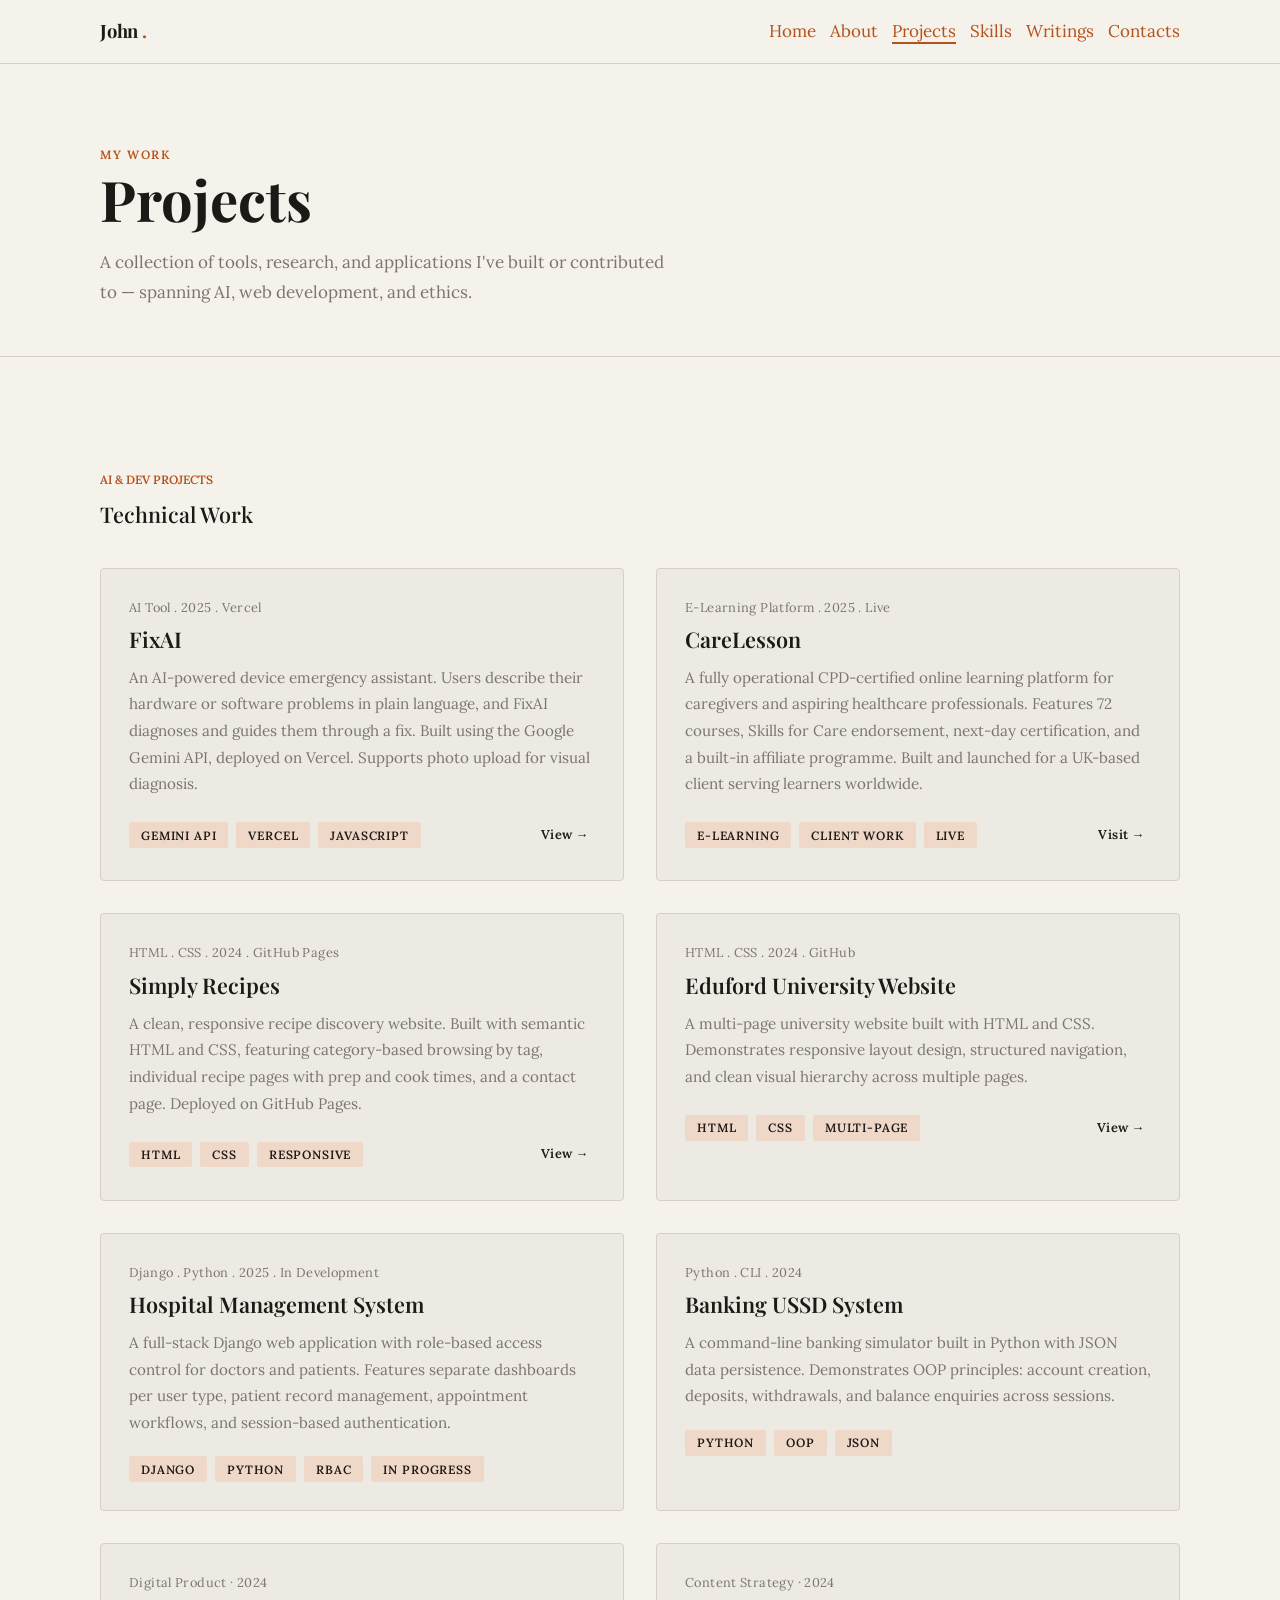
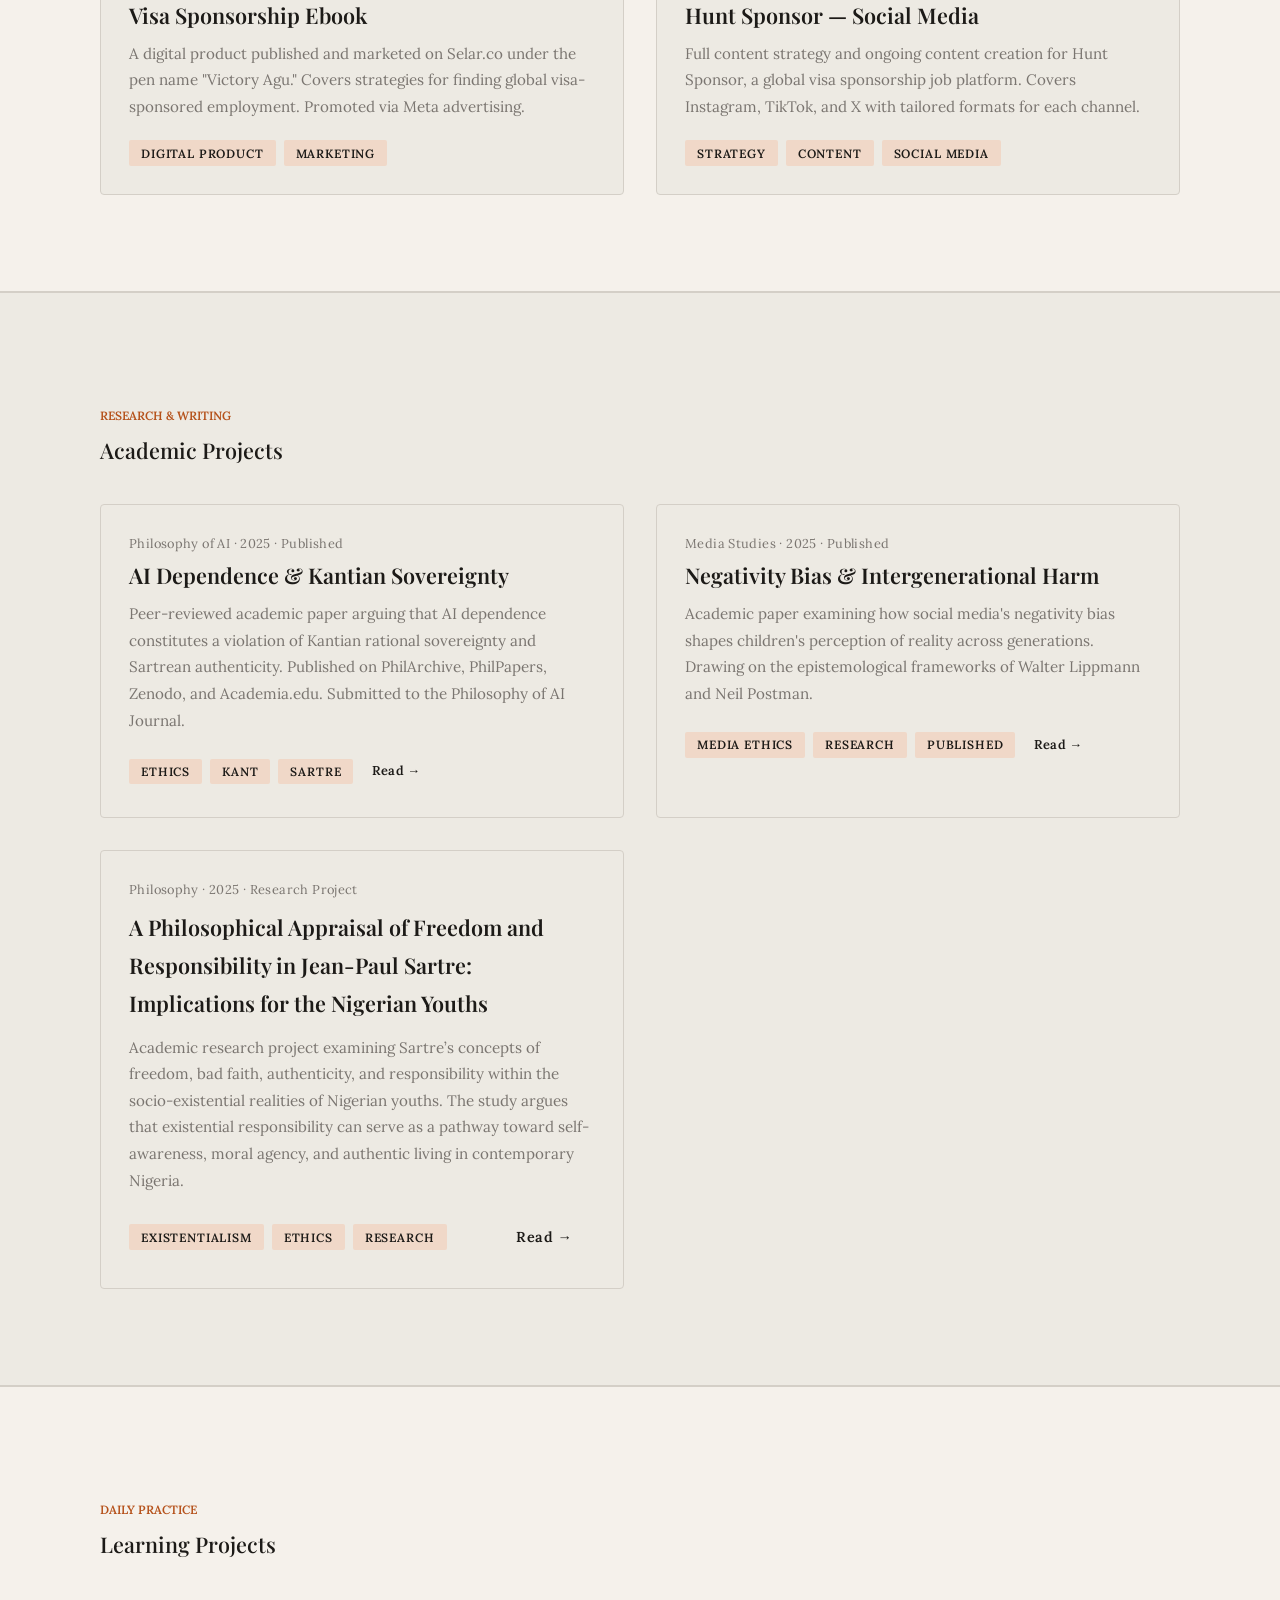
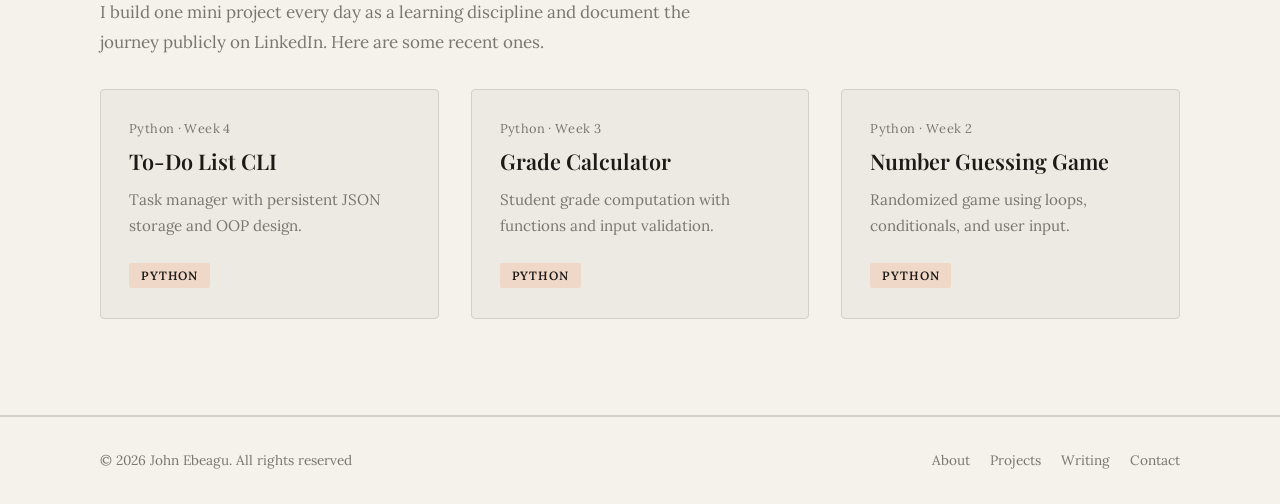
==== commit 542f7a66: "changes made in the site" ====
--- a/Project.html
+++ b/Project.html
@@ -46,7 +46,6 @@
           <h2 class="section_title">Technical Work</h2>
 
           <div class="grid-2">
-
             <!-- FixAI -->
             <article class="card">
               <p class="card_meta">AI Tool . 2025 . Vercel</p>
@@ -55,8 +54,8 @@
                 An AI-powered device emergency assistant. Users describe their
                 hardware or software problems in plain language, and FixAI
                 diagnoses and guides them through a fix. Built using the Google
-                Gemini API, deployed on Vercel. Supports photo upload for
-                visual diagnosis.
+                Gemini API, deployed on Vercel. Supports photo upload for visual
+                diagnosis.
               </p>
               <div class="card_footer">
                 <div class="flex gap-sm">
@@ -64,7 +63,14 @@
                   <span class="tag">Vercel</span>
                   <span class="tag">JavaScript</span>
                 </div>
-                <a href="https://fixai-one.vercel.app/" target="_blank" rel="noopener" class="btn tn--outline" style="font-size: 0.8rem; padding: 0.4em">View →</a>
+                <a
+                  href="https://fixai-one.vercel.app/"
+                  target="_blank"
+                  rel="noopener"
+                  class="btn tn--outline"
+                  style="font-size: 0.8rem; padding: 0.4em"
+                  >View →</a
+                >
               </div>
             </article>
 
@@ -85,7 +91,14 @@
                   <span class="tag">Client Work</span>
                   <span class="tag">Live</span>
                 </div>
-                <a href="https://www.carelesson.com/" target="_blank" rel="noopener" class="btn tn--outline" style="font-size: 0.8rem; padding: 0.4em">Visit →</a>
+                <a
+                  href="https://www.carelesson.com/"
+                  target="_blank"
+                  rel="noopener"
+                  class="btn tn--outline"
+                  style="font-size: 0.8rem; padding: 0.4em"
+                  >Visit →</a
+                >
               </div>
             </article>
 
@@ -95,9 +108,9 @@
               <h3 class="card_title">Simply Recipes</h3>
               <p class="card_body">
                 A clean, responsive recipe discovery website. Built with
-                semantic HTML and CSS, featuring category-based browsing by
-                tag, individual recipe pages with prep and cook times, and a
-                contact page. Deployed on GitHub Pages.
+                semantic HTML and CSS, featuring category-based browsing by tag,
+                individual recipe pages with prep and cook times, and a contact
+                page. Deployed on GitHub Pages.
               </p>
               <div class="card_footer">
                 <div class="flex gap-sm">
@@ -105,7 +118,14 @@
                   <span class="tag">CSS</span>
                   <span class="tag">Responsive</span>
                 </div>
-                <a href="https://ebeagujohn.github.io/single-recipe/" target="_blank" rel="noopener" class="btn tn--outline" style="font-size: 0.8rem; padding: 0.4em">View →</a>
+                <a
+                  href="https://ebeagujohn.github.io/single-recipe/"
+                  target="_blank"
+                  rel="noopener"
+                  class="btn tn--outline"
+                  style="font-size: 0.8rem; padding: 0.4em"
+                  >View →</a
+                >
               </div>
             </article>
 
@@ -124,7 +144,14 @@
                   <span class="tag">CSS</span>
                   <span class="tag">Multi-page</span>
                 </div>
-                <a href="https://github.com/Ebeagujohn/eduford-website" target="_blank" rel="noopener" class="btn tn--outline" style="font-size: 0.8rem; padding: 0.4em">Code →</a>
+                <a
+                  href="https://ebeagujohn.github.io/eduford-website/"
+                  target="_blank"
+                  rel="noopener"
+                  class="btn tn--outline"
+                  style="font-size: 0.8rem; padding: 0.4em"
+                  >View →</a
+                >
               </div>
             </article>
 
@@ -135,8 +162,8 @@
               <p class="card_body">
                 A full-stack Django web application with role-based access
                 control for doctors and patients. Features separate dashboards
-                per user type, patient record management, appointment
-                workflows, and session-based authentication.
+                per user type, patient record management, appointment workflows,
+                and session-based authentication.
               </p>
               <div class="card_footer">
                 <div class="flex gap-sm">
@@ -200,7 +227,6 @@
                 </div>
               </div>
             </article>
-
           </div>
         </div>
       </section>
@@ -211,7 +237,6 @@
           <p class="section_label">Research & Writing</p>
           <h2 class="section_title">Academic Projects</h2>
           <div class="grid-2">
-
             <!-- Paper 1 -->
             <article class="card">
               <p class="card_meta">Philosophy of AI · 2025 · Published</p>
@@ -251,8 +276,8 @@
               <p class="card_body">
                 Academic paper examining how social media's negativity bias
                 shapes children's perception of reality across generations.
-                Drawing on the epistemological frameworks of Walter Lippmann
-                and Neil Postman.
+                Drawing on the epistemological frameworks of Walter Lippmann and
+                Neil Postman.
               </p>
               <div class="card_footer">
                 <div class="card_footer">
@@ -272,7 +297,36 @@
                 </div>
               </div>
             </article>
-
+            <!-- Paper 3 -->
+            <article class="card">
+              <p class="card_meta">Philosophy · 2025 · Research Project</p>
+              <p class="card_title">
+                A Philosophical Appraisal of Freedom and Responsibility in
+                Jean-Paul Sartre: Implications for the Nigerian Youths
+              </p>
+              <p class="card_body">
+                Academic research project examining Sartre’s concepts of
+                freedom, bad faith, authenticity, and responsibility within the
+                socio-existential realities of Nigerian youths. The study argues
+                that existential responsibility can serve as a pathway toward
+                self-awareness, moral agency, and authentic living in
+                contemporary Nigeria.
+              </p>
+              <div class="card_footer">
+                <div class="flex gap-sm">
+                  <span class="tag">EXISTENTIALISM</span>
+                  <span class="tag">ETHICS</span>
+                  <span class="tag">RESEARCH</span>
+                </div>
+                <a
+                  href="https://philpapers.org/rec/EBEAPA-3"
+                  target="_blank"
+                  rel="noopener"
+                  class="btn tn--outline"
+                  >Read →</a
+                >
+              </div>
+            </article>
           </div>
         </div>
       </section>
@@ -282,33 +336,39 @@
         <div class="container">
           <p class="section_label">Daily Practice</p>
           <h2 class="section_title">Learning Projects</h2>
-          <p class="text-muted mb-4" style="max-width: 55ch;">
+          <p class="text-muted mb-4" style="max-width: 55ch">
             I build one mini project every day as a learning discipline and
-            document the journey publicly on LinkedIn. Here are some recent ones.
+            document the journey publicly on LinkedIn. Here are some recent
+            ones.
           </p>
           <div class="grid-3">
             <div class="card">
               <p class="card_meta">Python · Week 4</p>
               <h3 class="card_title">To-Do List CLI</h3>
-              <p class="card_body">Task manager with persistent JSON storage and OOP design.</p>
+              <p class="card_body">
+                Task manager with persistent JSON storage and OOP design.
+              </p>
               <span class="tag">Python</span>
             </div>
             <div class="card">
               <p class="card_meta">Python · Week 3</p>
               <h3 class="card_title">Grade Calculator</h3>
-              <p class="card_body">Student grade computation with functions and input validation.</p>
+              <p class="card_body">
+                Student grade computation with functions and input validation.
+              </p>
               <span class="tag">Python</span>
             </div>
             <div class="card">
               <p class="card_meta">Python · Week 2</p>
               <h3 class="card_title">Number Guessing Game</h3>
-              <p class="card_body">Randomized game using loops, conditionals, and user input.</p>
+              <p class="card_body">
+                Randomized game using loops, conditionals, and user input.
+              </p>
               <span class="tag">Python</span>
             </div>
           </div>
         </div>
       </section>
-
     </main>
 
     <footer class="footer">
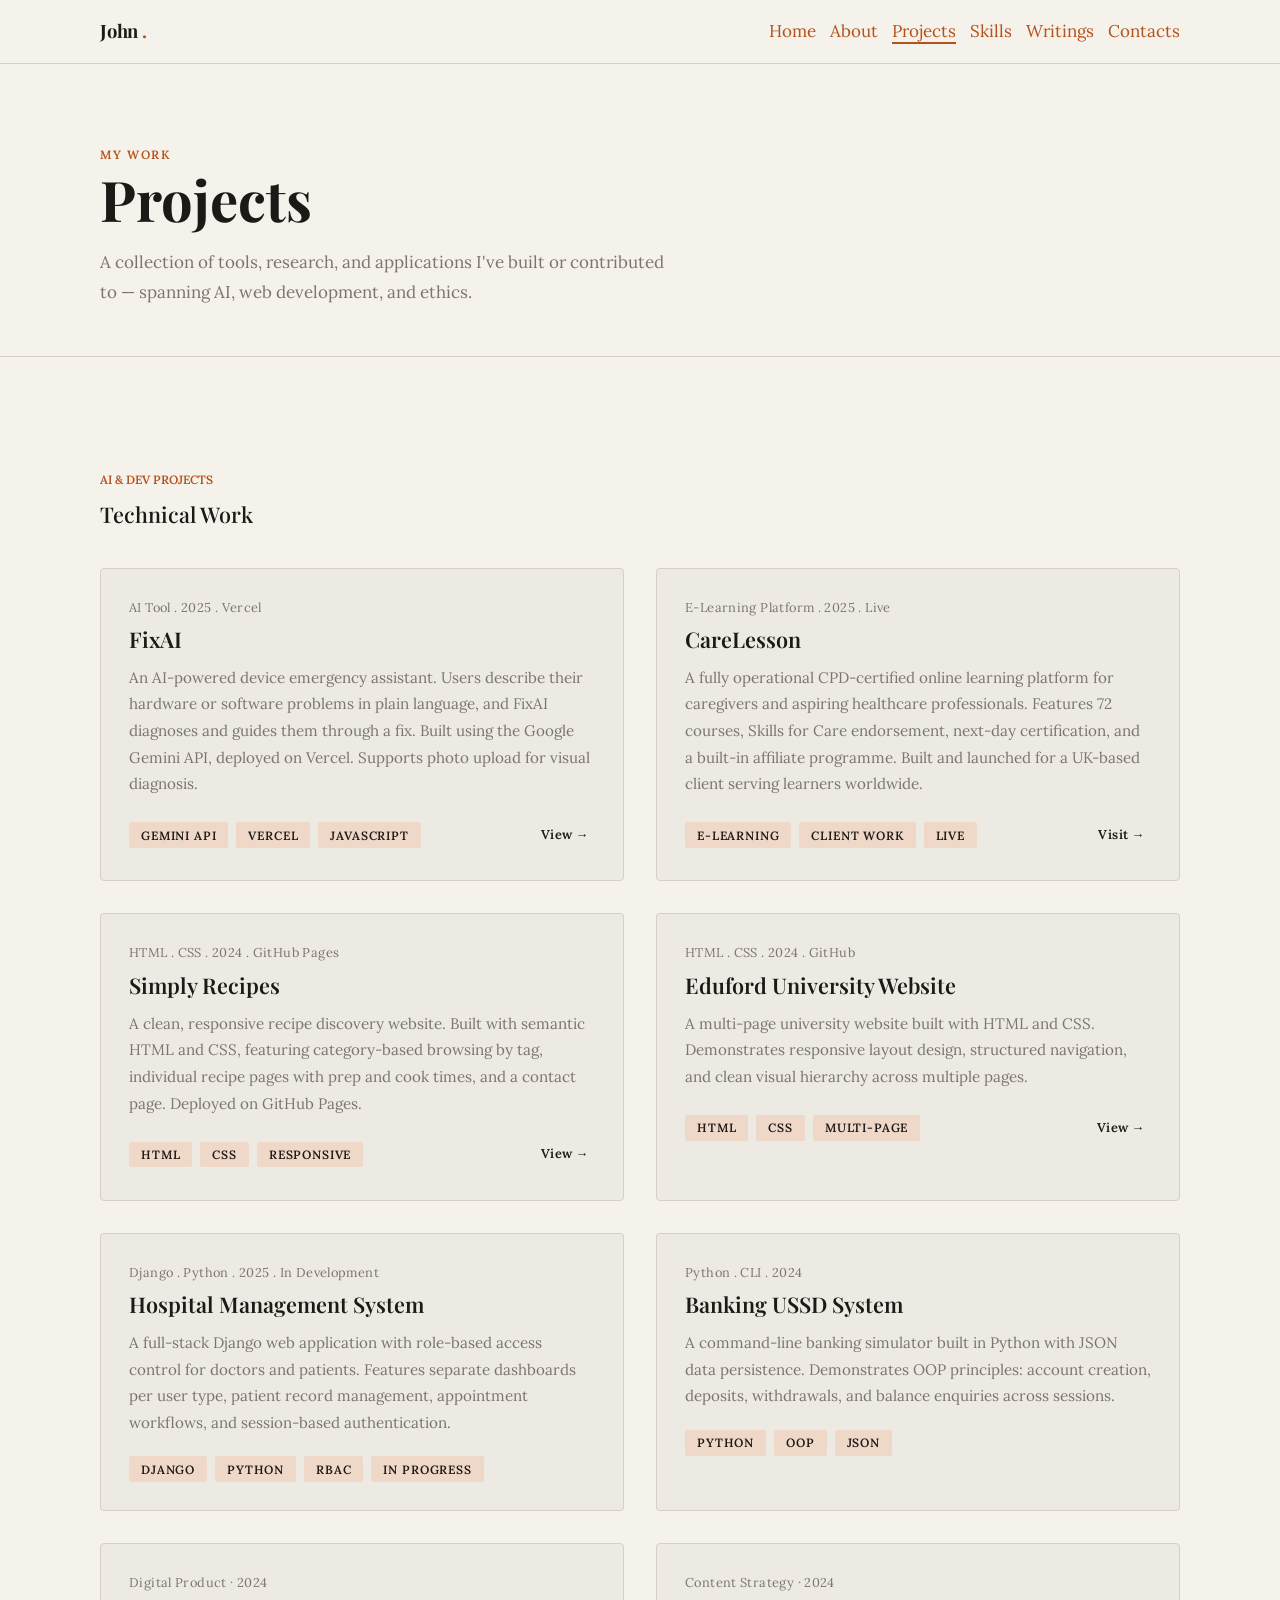
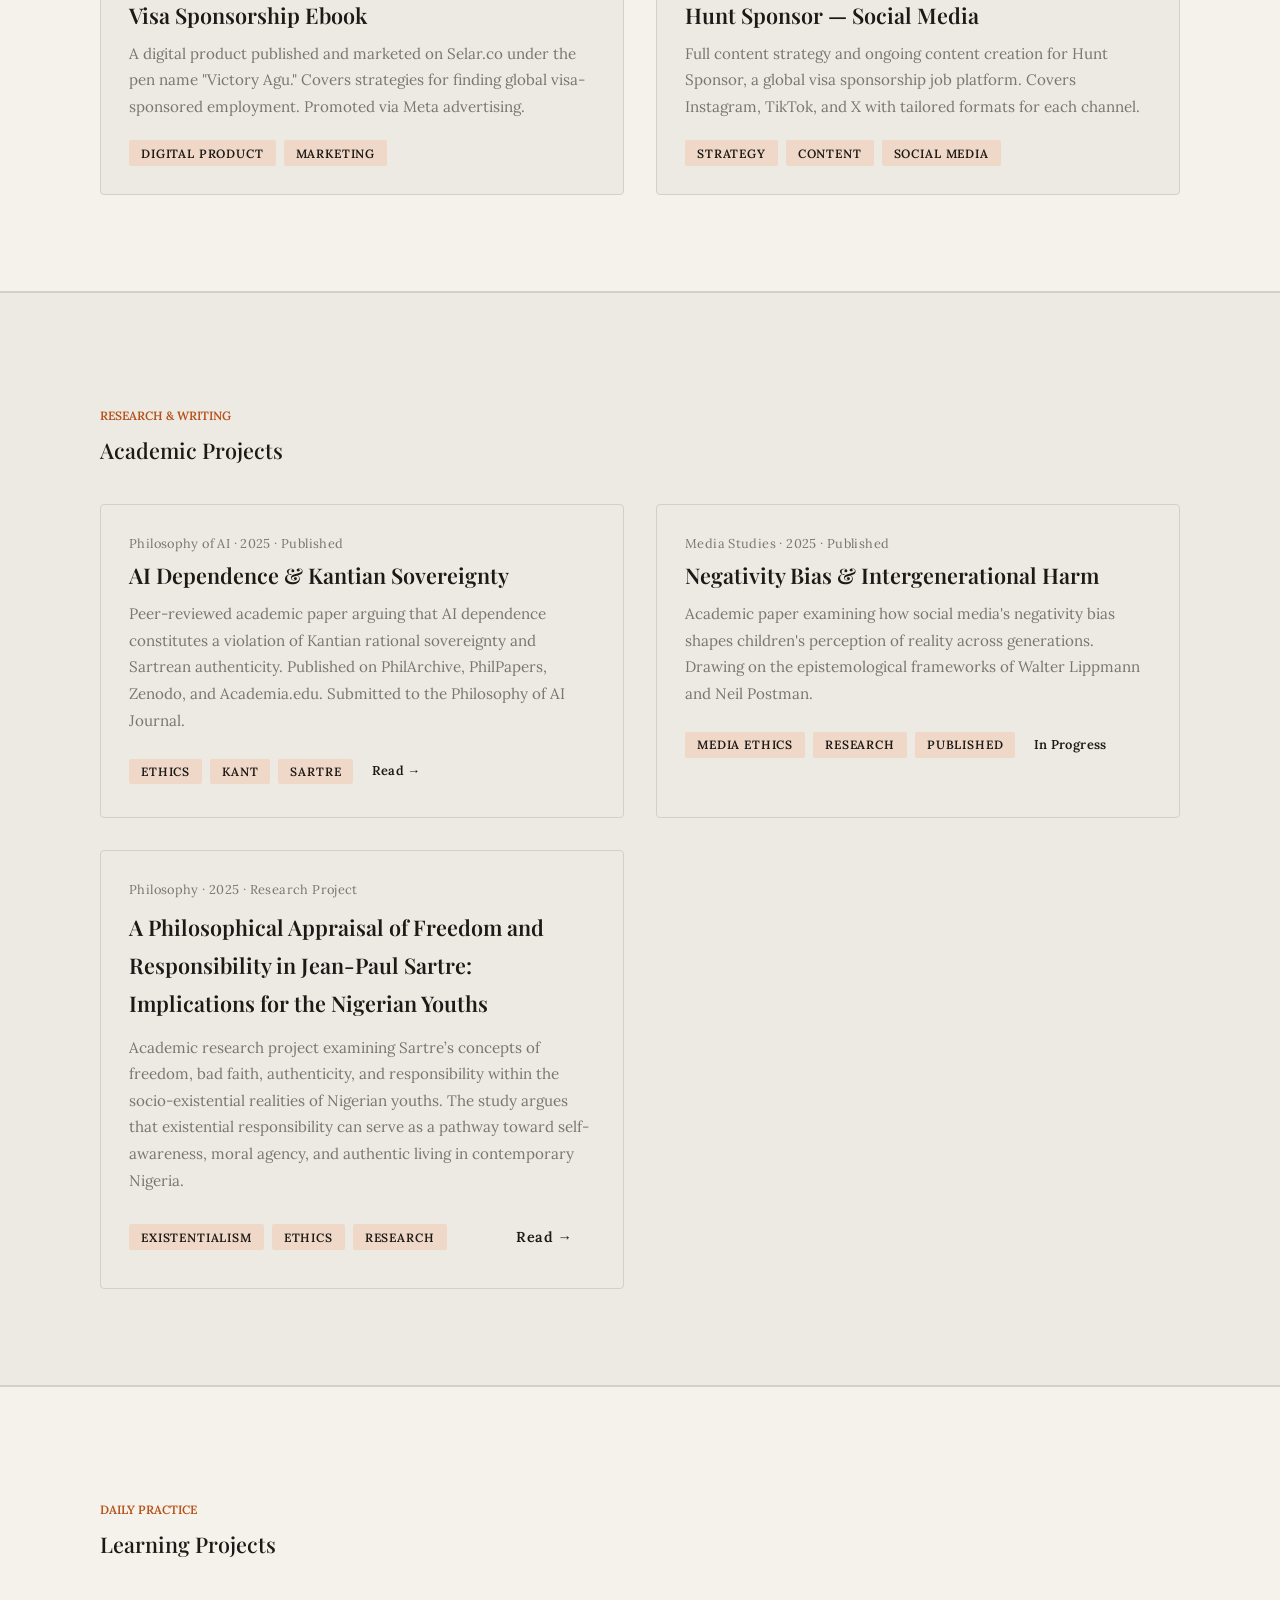
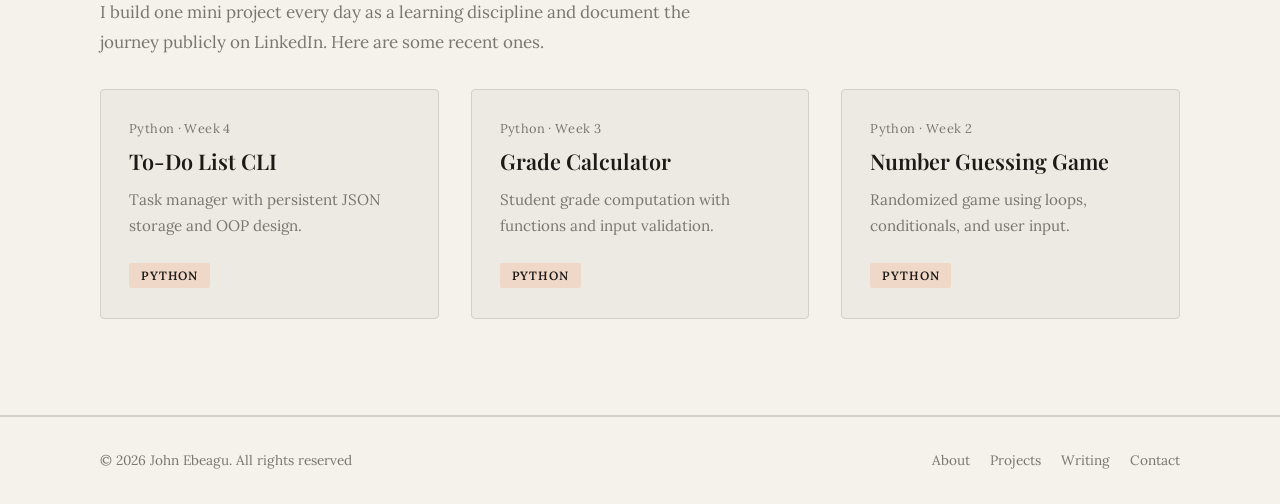
==== commit a4ef4de4: "okay" ====
--- a/Project.html
+++ b/Project.html
@@ -287,13 +287,13 @@
                     <span class="tag">Published</span>
                   </div>
                   <a
-                    href="https://philpapers.org/rec/EBEAPA-3"
-                    target="_blank"
+                    href="Project.html"
+                    target="_top"
                     rel="noopener"
                     class="btn tn--outline"
                     style="font-size: 0.8rem; padding: 0.4em"
-                    >Read →</a
-                  >
+                    >In Progress
+                  </a>
                 </div>
               </div>
             </article>
